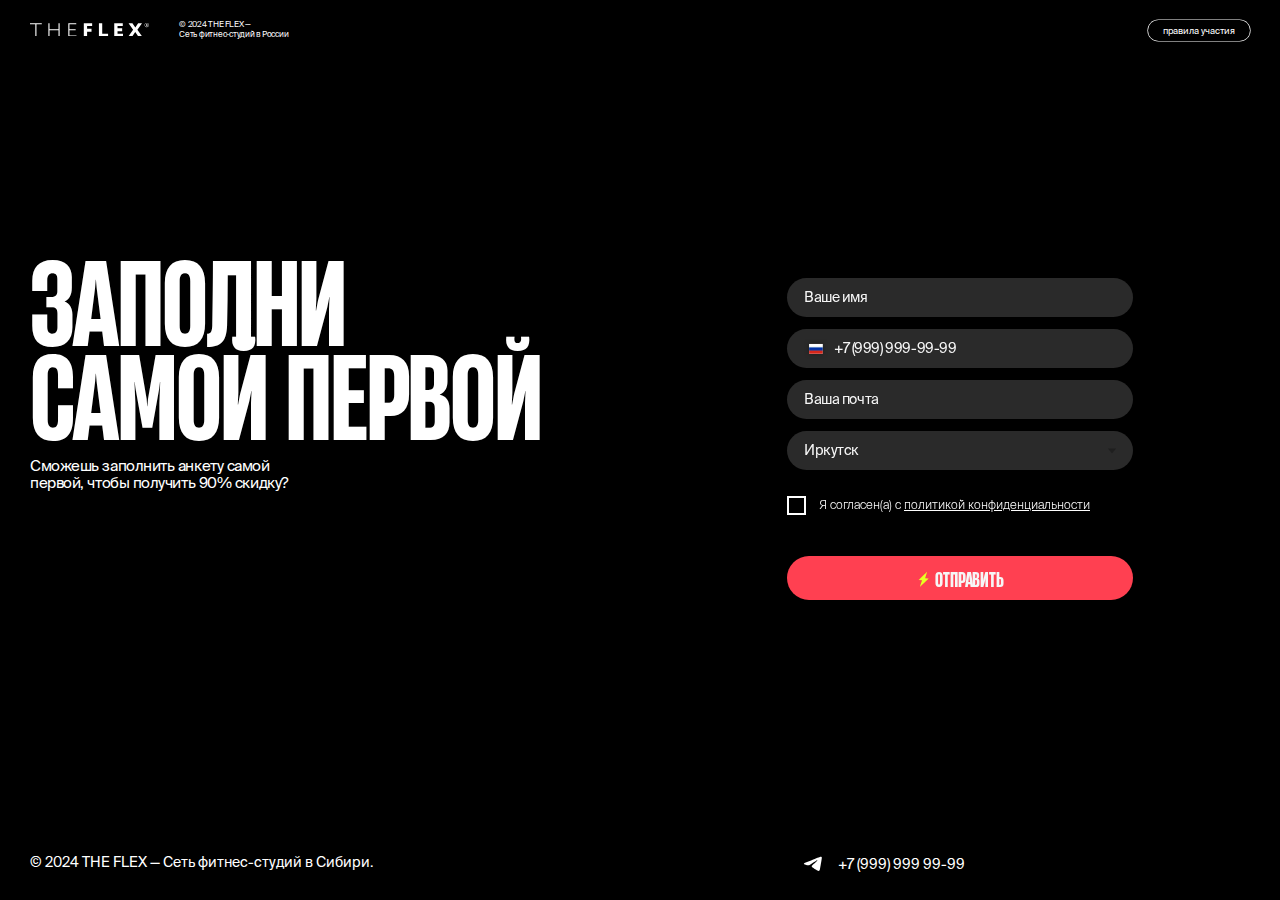
==== pages/form.html @ 96dd14d4 "first commit" ====
<!DOCTYPE html>
<html lang="ru">
<head>
    <meta charset="UTF-8">
    <meta name="viewport" content="width=device-width, initial-scale=1.0">
    <title>The Flex</title>

    <link rel="stylesheet" href="../styles/reset.css">

    <link rel="stylesheet" href="../styles/components/header.css">
    <link rel="stylesheet" href="../styles/components/footer.css">
    <link rel="stylesheet" href="../styles/components/modal.css">

    <link rel="stylesheet" href="../styles/UI/button.css">
    <link rel="stylesheet" href="../styles/UI/checkbox.css">
    <link rel="stylesheet" href="../styles/UI/input.css">
    <link rel="stylesheet" href="../styles/UI/select.css">

    <link rel="stylesheet" href="../styles/pages/form-page.css">
</head>
<body>
    <div class="my-modal" id="info-modal">
        <div class="my-modal__container my-container">
            <div class="my-modal__content">
                <div class="my-modal__header">
                    <button class="close-button my-modal__close-button"></button>
                </div>
                <div class="my-modal__body">
                    <p>Lorem ipsum dolor sit amet consectetur adipisicing elit. Dolore quam molestiae ducimus, voluptatum
                        quaerat cupiditate amet maxime a consequatur. Assumenda ab, necessitatibus ratione officiis, eius
                        odit
                        numquam soluta quis facilis, quidem eaque. Magnam error repudiandae quibusdam, dolorum
                        necessitatibus
                        iusto, quasi velit tenetur sint quis veritatis in molestias deleniti eveniet alias consequatur
                        incidunt
                        tempora cum eum commodi nulla. Nulla ratione iste accusamus at possimus impedit beatae incidunt esse
                        odio necessitatibus amet, soluta totam et consequuntur vel iusto ducimus voluptas earum corporis
                        aperiam
                        voluptate magnam voluptates. Eligendi cupiditate error laboriosam aliquam ratione nostrum maiores
                        numquam autem. Commodi totam aperiam consectetur magni nemo?</p>
                    <p>Lorem ipsum dolor sit amet consectetur adipisicing elit. Dolore quam molestiae ducimus, voluptatum
                        quaerat cupiditate amet maxime a consequatur. Assumenda ab, necessitatibus ratione officiis, eius
                        odit
                        numquam soluta quis facilis, quidem eaque. Magnam error repudiandae quibusdam, dolorum
                        necessitatibus
                        iusto, quasi velit tenetur sint quis veritatis in molestias deleniti eveniet alias consequatur
                        incidunt
                        tempora cum eum commodi nulla. Nulla ratione iste accusamus at possimus impedit beatae incidunt esse
                        odio necessitatibus amet, soluta totam et consequuntur vel iusto ducimus voluptas earum corporis
                        aperiam
                        voluptate magnam voluptates. Eligendi cupiditate error laboriosam aliquam ratione nostrum maiores
                        numquam autem. Commodi totam aperiam consectetur magni nemo?</p>
                    <p>Lorem ipsum dolor sit amet consectetur adipisicing elit. Dolore quam molestiae ducimus, voluptatum
                        quaerat cupiditate amet maxime a consequatur. Assumenda ab, necessitatibus ratione officiis, eius
                        odit
                        numquam soluta quis facilis, quidem eaque. Magnam error repudiandae quibusdam, dolorum
                        necessitatibus
                        iusto, quasi velit tenetur sint quis veritatis in molestias deleniti eveniet alias consequatur
                        incidunt
                        tempora cum eum commodi nulla. Nulla ratione iste accusamus at possimus impedit beatae incidunt esse
                        odio necessitatibus amet, soluta totam et consequuntur vel iusto ducimus voluptas earum corporis
                        aperiam
                        voluptate magnam voluptates. Eligendi cupiditate error laboriosam aliquam ratione nostrum maiores
                        numquam autem. Commodi totam aperiam consectetur magni nemo?</p>
                    <p>Lorem ipsum dolor sit amet consectetur adipisicing elit. Dolore quam molestiae ducimus, voluptatum
                        quaerat cupiditate amet maxime a consequatur. Assumenda ab, necessitatibus ratione officiis, eius
                        odit
                        numquam soluta quis facilis, quidem eaque. Magnam error repudiandae quibusdam, dolorum
                        necessitatibus
                        iusto, quasi velit tenetur sint quis veritatis in molestias deleniti eveniet alias consequatur
                        incidunt
                        tempora cum eum commodi nulla. Nulla ratione iste accusamus at possimus impedit beatae incidunt esse
                        odio necessitatibus amet, soluta totam et consequuntur vel iusto ducimus voluptas earum corporis
                        aperiam
                        voluptate magnam voluptates. Eligendi cupiditate error laboriosam aliquam ratione nostrum maiores
                        numquam autem. Commodi totam aperiam consectetur magni nemo?</p>
                    <p>Lorem ipsum dolor sit amet consectetur adipisicing elit. Dolore quam molestiae ducimus, voluptatum
                        quaerat cupiditate amet maxime a consequatur. Assumenda ab, necessitatibus ratione officiis, eius
                        odit
                        numquam soluta quis facilis, quidem eaque. Magnam error repudiandae quibusdam, dolorum
                        necessitatibus
                        iusto, quasi velit tenetur sint quis veritatis in molestias deleniti eveniet alias consequatur
                        incidunt
                        tempora cum eum commodi nulla. Nulla ratione iste accusamus at possimus impedit beatae incidunt esse
                        odio necessitatibus amet, soluta totam et consequuntur vel iusto ducimus voluptas earum corporis
                        aperiam
                        voluptate magnam voluptates. Eligendi cupiditate error laboriosam aliquam ratione nostrum maiores
                        numquam autem. Commodi totam aperiam consectetur magni nemo?</p>
                    <p>Lorem ipsum dolor sit amet consectetur adipisicing elit. Dolore quam molestiae ducimus, voluptatum
                        quaerat cupiditate amet maxime a consequatur. Assumenda ab, necessitatibus ratione officiis, eius
                        odit
                        numquam soluta quis facilis, quidem eaque. Magnam error repudiandae quibusdam, dolorum
                        necessitatibus
                        iusto, quasi velit tenetur sint quis veritatis in molestias deleniti eveniet alias consequatur
                        incidunt
                        tempora cum eum commodi nulla. Nulla ratione iste accusamus at possimus impedit beatae incidunt esse
                        odio necessitatibus amet, soluta totam et consequuntur vel iusto ducimus voluptas earum corporis
                        aperiam
                        voluptate magnam voluptates. Eligendi cupiditate error laboriosam aliquam ratione nostrum maiores
                        numquam autem. Commodi totam aperiam consectetur magni nemo?</p>
                    <p>Lorem ipsum dolor sit amet consectetur adipisicing elit. Dolore quam molestiae ducimus, voluptatum
                        quaerat cupiditate amet maxime a consequatur. Assumenda ab, necessitatibus ratione officiis, eius
                        odit
                        numquam soluta quis facilis, quidem eaque. Magnam error repudiandae quibusdam, dolorum
                        necessitatibus
                        iusto, quasi velit tenetur sint quis veritatis in molestias deleniti eveniet alias consequatur
                        incidunt
                        tempora cum eum commodi nulla. Nulla ratione iste accusamus at possimus impedit beatae incidunt esse
                        odio necessitatibus amet, soluta totam et consequuntur vel iusto ducimus voluptas earum corporis
                        aperiam
                        voluptate magnam voluptates. Eligendi cupiditate error laboriosam aliquam ratione nostrum maiores
                        numquam autem. Commodi totam aperiam consectetur magni nemo?</p>
                    <p>Lorem ipsum dolor sit amet consectetur adipisicing elit. Dolore quam molestiae ducimus, voluptatum
                        quaerat cupiditate amet maxime a consequatur. Assumenda ab, necessitatibus ratione officiis, eius
                        odit
                        numquam soluta quis facilis, quidem eaque. Magnam error repudiandae quibusdam, dolorum
                        necessitatibus
                        iusto, quasi velit tenetur sint quis veritatis in molestias deleniti eveniet alias consequatur
                        incidunt
                        tempora cum eum commodi nulla. Nulla ratione iste accusamus at possimus impedit beatae incidunt esse
                        odio necessitatibus amet, soluta totam et consequuntur vel iusto ducimus voluptas earum corporis
                        aperiam
                        voluptate magnam voluptates. Eligendi cupiditate error laboriosam aliquam ratione nostrum maiores
                        numquam autem. Commodi totam aperiam consectetur magni nemo?</p>
                    <p>Lorem ipsum dolor sit amet consectetur adipisicing elit. Dolore quam molestiae ducimus, voluptatum
                        quaerat cupiditate amet maxime a consequatur. Assumenda ab, necessitatibus ratione officiis, eius
                        odit
                        numquam soluta quis facilis, quidem eaque. Magnam error repudiandae quibusdam, dolorum
                        necessitatibus
                        iusto, quasi velit tenetur sint quis veritatis in molestias deleniti eveniet alias consequatur
                        incidunt
                        tempora cum eum commodi nulla. Nulla ratione iste accusamus at possimus impedit beatae incidunt esse
                        odio necessitatibus amet, soluta totam et consequuntur vel iusto ducimus voluptas earum corporis
                        aperiam
                        voluptate magnam voluptates. Eligendi cupiditate error laboriosam aliquam ratione nostrum maiores
                        numquam autem. Commodi totam aperiam consectetur magni nemo?</p>
                </div>
            </div>
        </div>
    </div>
    <div class="overlay"></div>

    <header class="header">
        <div class="my-container header__container">
            <div class="header__left-info">
            <div class="header__logo">
                <a href="../index.html" class="header__logo-link">
                <svg xmlns="http://www.w3.org/2000/svg" width="119" height="13" viewBox="0 0 119 13" fill="none">
                    <path d="M0 0.161377H11.7818V1.15391H6.45683V13.51H5.32501V1.15391H0V0.161377Z" fill="white" />
                    <path
                        d="M28.5049 7.19759H19.5185V13.51H18.3867V0.161377H19.5185V6.20506H28.5049V0.161377H29.6367V13.5068H28.5049V7.19759Z"
                        fill="white" />
                    <path
                        d="M38.3066 0.161377H46.2635V1.15391H39.4385V6.24299H45.6498V7.23552H39.4385V12.5174H46.4714V13.51H38.3066V0.161377Z"
                        fill="white" />
                    <path d="M53.8125 0.161377H62.1409V3.02201H57.1023V5.84471H61.5239V8.70535H57.1023V13.51H53.8125V0.161377Z"
                        fill="white" />
                    <path d="M68.9277 0.161377H72.2175V10.6462H78.0777V13.5068H68.9277V0.161377Z" fill="white" />
                    <path
                        d="M84.2439 0.161377H92.7769V3.02201H87.5337V5.36742H92.1598V8.22805H87.5337V10.6493H92.9814V13.51H84.2439V0.161377Z"
                        fill="white" />
                    <path
                        d="M107.398 6.70132L112.188 13.5068H108.322L105.237 9.0246L102.192 13.5068H98.3264L103.116 6.70132L98.5582 0.161377H102.424L105.346 4.45075L108.141 0.161377H112.007L107.398 6.70132Z"
                        fill="white" />
                    <path
                        d="M116.771 4.12816C115.544 4.12816 114.545 3.20201 114.545 2.06408C114.545 0.92615 115.544 0 116.771 0C117.998 0 118.997 0.92615 118.997 2.06408C118.997 3.20201 117.998 4.12816 116.771 4.12816ZM116.771 0.316092C115.731 0.316092 114.886 1.1 114.886 2.06408C114.886 3.02816 115.731 3.81207 116.771 3.81207C117.811 3.81207 118.656 3.02816 118.656 2.06408C118.656 1.1 117.811 0.316092 116.771 0.316092Z"
                        fill="white" />
                    <path
                        d="M116.07 2.98824V1.12961C116.183 1.12961 116.694 1.12329 116.752 1.12329C117.298 1.12329 117.492 1.37616 117.492 1.71754C117.492 2.06209 117.263 2.20433 117.154 2.2549L117.737 2.98824H117.182L116.694 2.33709H116.524V2.98824H116.07ZM116.527 1.52789V1.93881H116.694C116.868 1.93881 117.008 1.88191 117.008 1.72387C117.008 1.61956 116.95 1.52157 116.732 1.52157C116.66 1.52157 116.623 1.52473 116.527 1.52789Z"
                        fill="white" />
                </svg>
            </a>
            </div>
            <div class="header__copy-text">&copy; 2024 THE FLEX — <br> Сеть фитнес-студий в России</div>
        </div>
        <button class="header__button" data-modal="info-modal">правила участия</button>
        </div>
    </header>

    <main class="main">
        <div class="form-page">
            <div class="form-page__container my-container">
                <div class="form-page__inner">
                    <div class="form-page__text">
                        <div class="form-page__title">заполни <br> самой первой</div>
                        <div class="form-page__pre-trirle">Сможешь заполнить анкету самой <br> первой, чтобы получить 90% скидку?
                        </div>
                        <!-- <img src="../assets/images/background-img.png" alt="" class="form-page__percent-img"> -->
                    </div>
                    <div class="form-page__form-wrap">
                        <form action="" method="" class="form-page__form my-form">
                            <div class="my-form__content">
                            <input type="text" name="text-input" id="textInput" class="my-input" placeholder="Ваше имя">
                            <div class="my-form__phone-input-wrap">
                                <img src="../assets/images/phone-flag.svg" alt="" class="my-form__phone-input-flag-icon">
                                <input type="tel" class="my-input my-form__phone-input" id="phoneInput" placeholder="+7 (999) 999-99-99">
                            </div>
                            <input type="email" name="email-input" id="emailInput" class="my-input" placeholder="Ваша почта">
                            <div class="my-select-wrapper">
                                <select class="my-select" name="select-city" id="citySelect">
                                    <option class="my-select__option" value="irkutsk" default>Иркутск</option>
                                    <option class="my-select__option" value="angarsk">Ангарск</option>
                                    <option class="my-select__option" value="krasnoyarsk">Красноярск</option>
                                    <option class="my-select__option" value="novosibirsk">Новосибирск</option>
                                    <option class="my-select__option" value="tyumen">Тюмень</option>
                                    <option class="my-select__option" value="kazan">Казань</option>
                                    <option class="my-select__option" value="saratov">Саратов</option>
                                    <option class="my-select__option" value="ufa">Уфа</option>
                                    <option class="my-select__option" value="chelyabinsk">Челябинск</option>
                                </select>
                                <div class="my-select-arrow"></div>
                            </div>
                            <label for="privacy-policy" class="my-checkbox">
                                <input type="checkbox" name="privacy-policy" id="privacy-policy" class="my-checkbox__old">
                                <span class="my-checkbox__new"></span>
                                <span class="my-checkbox__text">Я согласен(а) с <a href="#" class="my-checkbox__text-link">политикой конфиденциальности</a></span>
                            </label>
                            <button type="submit" class="my-button my-form__button">
                                <div class="my-button-img-wrap my-form__button-img-wrap">
                                    <svg width="15" height="22" viewBox="0 0 15 22" fill="none" xmlns="http://www.w3.org/2000/svg">
                                        <path fill-rule="evenodd" clip-rule="evenodd" d="M6.35189 6.97094L0.86852 12.3962L5.50675 12.566C4.51073 15.4549 2.53245 21.6408 2.54383 21.6839C2.55511 21.727 10.6839 14.1056 14.6275 10.1724L9.7577 9.9941C9.85974 9.39025 12.5099 0.950934 12.4918 0.895171C12.4794 0.856633 10.0804 3.28182 6.35189 6.97094Z" fill="#E7FF21"/>
                                    </svg>  
                                </div> отправить</button>
                            </div>
                        </form>
                    </div>
                </div>
            </div>
        </div>
    </main>

    <!-- <div class="form-page__bg-images">
        <img src="../assets/images/form-bg.png" alt="" class="form-page__mobile-img-bg">
    </div> -->

    <footer class="footer">
        <div class="my-container footer__container">
            <div class="footer__inner">
                <div class="footer__copy-text">© 2024 THE FLEX — Сеть фитнес-студий в Сибири.</div>
                <div class="footer__contacts">
                    <div class="footer__social-media">
                        <a href="" class="footer__social-link"><img src="../assets/images/social-media/tg_white.svg" alt="tg-icon"
                                class="footer__social-icon"></a>
                                <div class="footer__phones"><a href="tel:+79999999999" class="footer__phone-number">+7 (999) 999
                                    99-99</a></div>
                    </div>
                </div>
            </div>
        </div>
    </footer>

    <script src="./assets/scripts/modal.js"></script>

    <!-- СКРИПТ МАСКИ ДЛЯ ПОЛЯ С ТЕЛЕФОНОМ -->
    <script>
        document.addEventListener('DOMContentLoaded', () => {
            const phoneInput = document.getElementById('phoneInput');

            const initialMask = '+7 (';

            phoneInput.addEventListener('focus', () => {
                if (phoneInput.value === initialMask) {
                    phoneInput.value = '';
                }
                if (phoneInput.value === '') {
                    phoneInput.value = initialMask;
                }
            });

            phoneInput.addEventListener('blur', () => {
                if (phoneInput.value.trim() === '' || phoneInput.value === initialMask) {
                    phoneInput.value = '';
                }
            });

            phoneInput.addEventListener('input', (event) => {
                let value = event.target.value.replace(/\D/g, '');
                let formattedValue = '';

                if (value.length > 0) {
                    formattedValue = '+7 (' + value.substring(1, 4);
                }
                if (value.length > 4) {
                    formattedValue += ') ' + value.substring(4, 7);
                }
                if (value.length > 7) {
                    formattedValue += '-' + value.substring(7, 9);
                }
                if (value.length > 9) {
                    formattedValue += '-' + value.substring(9, 11);
                }

                event.target.value = formattedValue;
            });
        });
    </script>
    
</body>
</html>
---- styles/components/header.css ----
.header {
    padding-top: 20px;
    position: relative;
    z-index: 10;
}
.header__container {
}
.header__left-info {
    display: flex;
}
.header__logo {
    height: 13px;
    margin-right: 30px;
}
.header__logo-link {
}
.header__logo > svg {
    vertical-align: top;
}
.header__copy-text {
    font-family: 'SuisseIntl';
    font-size: 8px;
    font-weight: 400;
    line-height: 10px;
    letter-spacing: -.03em;
    color: #FAFAFA;
}
.header__button {
    display: inline-block;
    box-shadow: 0 0 0 0.6px #FFF;
    font-family: 'SuisseIntl';
    font-size: 9px;
    font-weight: 400;
    text-align: center;
    color: #FFF;
    background-color: transparent;
    padding: 5.5px 15px;
    border-radius: 647px;
}

.header__button:hover {
    background-color: #FFF;
    color: #000;
}

@media (max-width: 1250px) {
    .header__logo {
        height: 11px;
    }
}

@media (max-width: 650px) {
    .header__copy-text {
        display: none;
    }
}
@media (max-width: 425px) {
    .header__logo {
        margin-right: 0px;
    }
    .header__button {
        max-width: none;
        font-size: 10px;
        line-height: 100%;
        letter-spacing: -.01em;
        padding: 3px 16px;
    }
}
---- styles/components/footer.css ----
.footer {
    padding-bottom: 36px;
    position: relative;
}
.footer__container {
    position: relative;
    z-index: 10;
}
.footer__inner {
    max-width: 1463px;
    width: 100%;
    display: flex;
    justify-content: space-between;
}
.footer__copy-text {
    font-family: 'SuisseIntl';
    font-size: 14px;
    font-weight: 400;
    line-height: 120%;
}
.footer__contacts {
    display: flex;
    justify-content: space-between;
    align-items: center;
    max-width: 450px;
    width: 100%;
}
.footer__social-media {
    display: flex;
    align-items: center;
    gap: 12px;
}
.footer__social-link {
}
.footer__social-icon {
}
.footer__phones {
    font-family: 'SuisseIntl';
    font-size: 14px;
    font-weight: 400;
    line-height: 11px;
}
.footer__phone-number {
    
}
.footer__phone-number:hover, .footer__phone-number:focus {
    color: #d3d3d3;
}

.footer__button-link {
    display: inline-flex;
    justify-content: center;
    align-items: center;
    box-shadow: 0 0 0 0.6px #FFF;
    font-family: 'SuisseIntl';
    font-size: 9px;
    font-weight: 400;
    text-align: center;
    color: #FFF;
    background-color: transparent;
    padding: 5.5px 15px;
    border-radius: 647px;
}

.footer__button-link:hover, .footer__button-link:focus {
    background-color: #FFF;
    color: #000;
}

@media (max-width: 1440px) {
    .footer {
        padding-bottom: 25px;
    }
}

@media (max-width: 1250px) {
    .footer {
        padding-bottom: 18px;
    }
    .footer__copy-text {
        font-size: 9px;
    }
}

@media (max-width: 994px) {
    .footer__contacts {
        gap: 120px;
    }
    .footer__social-icon {
        display: inline-block;
        height: 18px;
    }
    .footer__social-link:not(:last-child) {
        margin-right: 9px;
    }
}

@media (max-width: 768px) {
    .footer__inner {
        flex-direction: column-reverse;
        gap: 14px;
        justify-content: space-between;
    }
    .footer__contacts {
        max-width: none;
    }
    .footer__social-media {
        order: 2;
    }
    .footer__phones {
        order: 1;
    }
    .footer__social-link {
        order: 2;
    }
    
    .footer__button-link {
        order: 1;
    }
}

@media (max-width: 650px) {
    .footer__contacts {
        max-width: none;
    }
}
@media (max-width: 430px) {
    .footer__contacts {
        gap: 0px;
        justify-content: space-between;
    }

    .footer__phones {
        font-size: 11px;
        line-height: 14px;
    }

    .footer__button-link {
        max-width: none;
        font-size: 10px;
        line-height: 10px;
        letter-spacing: -.01em;
        padding: 3px 16px;
    }
}
---- styles/components/modal.css ----
.my-modal {
    display: none;
    z-index: 20;
    position: absolute;
    width: 100%;
    top: 50%;
    left: 50%;
    transform: translate(-50%, -50%);
}
.my-modal.active {
    display: block;
}
.my-modal__container {
}
.my-modal__content {
    padding: 15px 20px 20px 20px;
    background-color: #292929;
    border-radius: 10px;
}
.my-modal__header {
    padding: 0px 0px 20px 0px;
}
.close-button {
    position: relative;
    left: calc(100% - 20px);
    height: 20px;
    width: 20px;
    background-color: transparent;
}
.close-button::before,
.close-button::after {
    content: '';
    position: absolute;
    top: 50%;
    left: 0;
    height: 2px;
    width: 100%;
    background-color: #FFF;
    transform: translateY(-50%);
}
.close-button:hover::before, .close-button:hover::after {
    background-color: #c2c2c2;
}

.close-button::before {
    transform: rotate(45deg);
}

.close-button::after {
    transform: rotate(-45deg);
}
.my-modal__close-button {
}
.my-modal__body {
    font-family: 'SuisseIntl';
    font-size: 14px;
    font-weight: 400;
    overflow-y: auto;
    max-height: 80vh;
    padding-right: 10px;
}
.my-modal__body p {
    margin-bottom: 10px;
}
.my-modal__body::-webkit-scrollbar {
    background-color: #161616;
    overflow-y: auto;
    width: 5px;
}
.my-modal__body::-webkit-scrollbar-thumb {
    background-color: #696969;
    overflow-y: auto;
    border-radius: 50px;
}

@media (max-height: 550px) {
    .my-modal__body {
        max-height: 70vh;
    }
}
---- styles/UI/button.css ----
.my-button {
    display: flex;
    font-family: 'HeadingNow';
    font-size: 26px;
    line-height: 28px;
    letter-spacing: -.01em; 
    color: #F6F6F6;
    text-transform: uppercase;
    background: #ff4051;
    justify-content: center;
    align-items: center;
    border-radius: 1790px;
    padding: 18px 0px;
}
.my-button:hover, .my-button:focus {
    color: #F6F6F6;
    background: #dc3745;
}
.my-button:hover svg path, .my-button:focus svg path {
    fill: #F6F6F6;
}
.my-button-img-wrap {
    margin-right: 5px;
    display: flex;
    align-items: center;
}

@media (max-width: 1500px) {
    .my-button {
        font-size: 23px;
        line-height: 26px;
        border-radius: 1400px;
        padding: 15px 0px;
    }
    .my-button-img-wrap {
        margin-right: 4px;
        height: 19px;
    }
    .my-button-img-wrap svg {
        height: 19px;
    }
}

@media (max-width: 1400px) {
    .my-button {
        font-size: 20px;
        line-height: 22px;
        border-radius: 1300px;
        padding: 12px 0px 10px 0px;
    }
    .my-button-img-wrap {
        height: 16px;
    }
    .my-button-img-wrap svg {
        height: 16px;
    }
}

@media (max-width: 1250px) {
    .my-button {
        font-size: 16px;
        line-height: 18px;
        border-radius: 1000px;
        padding: 10px 0px 8px 0px;
    }
    .my-button-img-wrap {
        margin-right: 3px;
        height: 15px;
    }
    .my-button-img-wrap svg {
        height: 15px;
    }
}

@media (max-width: 991px) {
    .my-button {
        font-size: 20px;
        line-height: 22px;
        border-radius: 1300px;
        padding: 12px 0px 10px 0px;
    }
    .my-button-img-wrap {
        height: 16px;
    }
    .my-button-img-wrap svg {
        height: 16px;
    }
}

@media (max-width: 768px) {
    .my-button {
        font-size: 16px;
        line-height: 18px;
        border-radius: 1000px;
        padding: 10px 0px 8px 0px;
    }
    .my-button-img-wrap {
        margin-right: 3px;
        height: 15px;
    }
    .my-button-img-wrap svg {
        height: 15px;
    }
}

@media (max-width: 650px) {

}
@media (max-width: 425px) {
    .my-button {
        font-size: 16px;
        line-height: 18px;
        padding: 14px 0px;
    }
    .my-button-img-wrap {
        margin-right: 2px;
        height: 12px;
    }
    .my-button-img-wrap svg {
        height: 12px;
    }
}
---- styles/UI/checkbox.css ----
.my-checkbox {
    display: flex;
    cursor: pointer;
}
.my-checkbox:not(:last-child) {
    margin-bottom: 62px;
}
.my-checkbox__old {
    display: none;
}
.my-checkbox__new {
    display: inline-block;
    height: 28px;
    width: 28px;
    border: 2px solid #FFF;
    margin-right: 17px;
    position: relative;
}
.my-checkbox__old:checked + .my-checkbox__new {
    background: #FFF;
}
.my-checkbox__old:checked + .my-checkbox__new::after {
    content: '\2713';
    position: absolute;
    top: 50%;
    left: 50%;
    transform: translate(-50%, -50%);
    color: #000;
    font-size: 15px;
}
.my-checkbox__text {
    font-family: 'SuisseIntl';
    font-size: 18px;
    font-weight: 300;
    line-height: 28px;
    color: #FFF;
}
.my-checkbox__text-link {
    text-decoration: underline;
    color: #FFF;
}
.my-checkbox__text-link:hover {
    color: #c3c3c3;
}

@media (max-width: 1500px) {
    .my-checkbox__new {
        height: 22px;
        width: 22px;
        margin-right: 14px;
    }
    .my-checkbox__old:checked + .my-checkbox__new::after {
        font-size: 13px;
    }
    .my-checkbox__text {
        font-size: 15px;
        line-height: 21px;
    }
    .my-checkbox:not(:last-child) {
        margin-bottom: 53px;
    }
}

@media (max-width: 1400px) {
    .my-checkbox__new {
        height: 19px;
        width: 19px;
        margin-right: 13px;
    }
    .my-checkbox__text {
        font-size: 12px;
        line-height: 18px;
    }
    .my-checkbox:not(:last-child) {
        margin-bottom: 41px;
    }
}

@media (max-width: 1250px) {
    .my-checkbox__new {
        height: 16px;
        width: 16px;
        margin-right: 9px;
    }
    .my-checkbox__old:checked + .my-checkbox__new::after {
        font-size: 11px;
    }
    .my-checkbox__text {
        font-size: 10px;
        line-height: 16px;
    }
    .my-checkbox:not(:last-child) {
        margin-bottom: 35px;
    }
}

@media (max-width: 991px) {
    .my-checkbox__new {
        height: 19px;
        width: 19px;
        margin-right: 13px;
    }
    .my-checkbox__text {
        font-size: 12px;
        line-height: 18px;
    }
    .my-checkbox:not(:last-child) {
        margin-bottom: 41px;
    }
}

@media (max-width: 768px) {
    .my-checkbox__new {
        height: 16px;
        width: 16px;
        margin-right: 9px;
    }
    .my-checkbox__text {
        font-size: 10px;
        line-height: 16px;
    }
    .my-checkbox:not(:last-child) {
        margin-bottom: 35px;
    }
}

@media (max-width: 650px) {

}
@media (max-width: 425px) {
    .my-checkbox__new {
        height: 16px;
        width: 16px;
        margin-right: 9px;
    }
    .my-checkbox__text {
        font-size: 10px;
        line-height: 16px;
    }
    .my-checkbox:not(:last-child) {
        margin-bottom: 20px;
    }
}
---- styles/UI/input.css ----
.my-input {
    max-width: 533px;
    padding: 14px 23px;
    font-family: 'SuisseIntl';
    font-size: 20px;
    font-weight: 400;
    line-height: 27px;
    letter-spacing: -.03em;
    color: #F6F6F6;
    background: #2A2A2A;
    border-radius: 1790px;
}
.my-form__phone-input-wrap {
    display: inline-flex;
    position: relative;
    max-width: 533px;
}
.my-form__phone-input-flag-icon {
    display: inline-block;
    position: absolute;
    left: 23px;
    top: 50%;
    transform: translateY(-50%);
    z-index: 5;
}
.my-input[type="tel"] {
    position: relative;
    width: 100%;
    padding-left: 66px;
    z-index: 2;
}

.my-input:not(:last-child) {
    margin-bottom: 16px;
}
.my-form__phone-input-wrap:not(:last-child) {
    margin-bottom: 16px;
}
.my-input::placeholder {
    color: #F6F6F6;
}

@media (max-width: 1500px) {
    .my-input {
        padding: 12px 20px;
        font-size: 17px;
        line-height: 24px;
        border-radius: 1500px;
    }
    .my-form__phone-input-flag-icon {
        display: inline-block;
        position: absolute;
        left: 23px;
        top: 50%;
        transform: translateY(-50%);
        z-index: 5;
    }
    .my-form__phone-input-flag-icon {
        left: 20px;
        height: 24px;
    }
    .my-input[type="tel"] {
        padding-left: 57px;
    }
    .my-input:not(:last-child) {
        margin-bottom: 14px;
    }
    .my-form__phone-input-wrap:not(:last-child) {
        margin-bottom: 14px;
    }
}

@media (max-width: 1400px) {
    .my-input {
        padding: 10px 17px;
        font-size: 14px;
        line-height: 19px;
        border-radius: 1200px;
    }
    .my-form__phone-input-flag-icon {
        left: 17px;
        height: 20px;
    }
    .my-input[type="tel"] {
        padding-left: 47px;
    }
    .my-input:not(:last-child) {
        margin-bottom: 12px;
    }
    .my-form__phone-input-wrap:not(:last-child) {
        margin-bottom: 12px;
    }
}

@media (max-width: 1250px) {
    .my-input {
        padding: 8px 15px;
        font-size: 12px;
        line-height: 16px;
        border-radius: 1000px;
    }
    .my-form__phone-input-flag-icon {
        left: 15px;
    }
    .my-input[type="tel"] {
        padding-left: 42px;
    }
    .my-input:not(:last-child) {
        margin-bottom: 10px;
    }
    .my-form__phone-input-wrap:not(:last-child) {
        margin-bottom: 10px;
    }
}

@media (max-width: 994px) {
    .my-input {
        padding: 10px 17px;
        font-size: 14px;
        line-height: 19px;
        border-radius: 1200px;
        max-width: none;
        width: 100%;
    }
    .my-form__phone-input-wrap {
        max-width: none;
    }
    .my-form__phone-input-flag-icon {
        left: 17px;
        height: 20px;
    }
    .my-input[type="tel"] {
        padding-left: 47px;
    }
    .my-input:not(:last-child) {
        margin-bottom: 12px;
    }
    .my-form__phone-input-wrap:not(:last-child) {
        margin-bottom: 12px;
    }
}

@media (max-width: 768px) {
    .my-input {
        padding: 8px 15px;
        font-size: 12px;
        line-height: 16px;
        border-radius: 1000px;
    }
    .my-form__phone-input-flag-icon {
        left: 15px;
    }
    .my-input[type="tel"] {
        padding-left: 42px;
    }
    .my-input:not(:last-child) {
        margin-bottom: 10px;
    }
    .my-form__phone-input-wrap:not(:last-child) {
        margin-bottom: 10px;
    }
}

@media (max-width: 650px) {

}
@media (max-width: 425px) {
    .my-input {
        padding: 8px 16px;
        font-size: 12px;
        line-height: 16px;
        border-radius: 1000px;
    }
    .my-form__phone-input-flag-icon {
        left: 16px;
    }
    .my-input[type="tel"] {
        padding-left: 43px;
    }
}
---- styles/UI/select.css ----
.my-select-wrapper {
    position: relative;
    display: inline-block;
    width: 100%;
    max-width: 533px;
}

.my-select-wrapper:not(:last-child) {
    margin-bottom: 37px;
}

.my-select {
    width: 100%;
    padding: 14px 23px;
    font-family: 'SuisseIntl';
    font-size: 20px;
    font-weight: 400;
    line-height: 28px;
    letter-spacing: -.03em;
    color: #F6F6F6;
    background: #2A2A2A;
    border-radius: 1790px;
    cursor: pointer;
    appearance: none;
}

.my-select-arrow {
    position: absolute;
    top: 50%;
    right: 17px;
    transform: translateY(-50%);
    width: 0;
    height: 0;
    border-left: 4px solid transparent;
    border-right: 4px solid transparent;
    border-top: 5px solid #1F1F1F;
}

@media (max-width: 1500px) {
    .my-select {
        padding: 12px 20px;
        font-size: 17px;
        line-height: 24px;
        border-radius: 1500px;
    }
    .my-select-wrapper:not(:last-child) {
        margin-bottom: 31px;
    }
}

@media (max-width: 1400px) {
    .my-select {
        padding: 10px 17px;
        font-size: 14px;
        line-height: 19px;
        border-radius: 1200px;
    }
    .my-select-wrapper:not(:last-child) {
        margin-bottom: 26px;
    }
}

@media (max-width: 1250px) {
    .my-select {
        padding: 8px 15px;
        font-size: 12px;
        line-height: 16px;
        border-radius: 1000px;
    }
    .my-select-wrapper:not(:last-child) {
        margin-bottom: 19px;
    }
}

@media (max-width: 991px) {
    .my-select {
        padding: 10px 17px;
        font-size: 14px;
        line-height: 19px;
        border-radius: 1200px;
    }
    .my-select-wrapper {
        max-width: none;
    }
    .my-select-wrapper:not(:last-child) {
        margin-bottom: 26px;
    }
}

@media (max-width: 768px) {
    .my-select {
        padding: 8px 15px;
        font-size: 12px;
        line-height: 16px;
        border-radius: 1000px;
    }
    .my-select-wrapper:not(:last-child) {
        margin-bottom: 19px;
    }
}

@media (max-width: 650px) {

}
@media (max-width: 425px) {
    .my-select {
        padding: 8px 16px;
    }
    .my-select-wrapper:not(:last-child) {
        margin-bottom: 14px;
    }
}
---- styles/pages/form-page.css ----
.form-page {
    padding-top: 209px;
    padding-bottom: 170px;
    overflow-x: hidden;
    position: relative;
    z-index: 10;
}
.form-page__container {
}
.form-page__inner {
    /* max-width: 1690px; */
    width: 100%;
    margin-right: 85px;
    display: flex;
    justify-content: space-between;
}
.form-page__text {
    margin-top: 21px;
    position: relative;
}
.form-page__title {
    font-size: 140px;
    line-height: 120px;
    letter-spacing: -.02em;
    text-transform: uppercase;
    margin-bottom: 20px;
    z-index: 5;
    position: relative;
}
.form-page__pre-trirle {
    font-family: 'SuisseIntl';
    font-size: 20px;
    font-weight: 400;
    line-height: 22px;
    letter-spacing: -.03em;
    z-index: 5;
    position: relative;
}
.form-page__form-wrap {
    position: relative;
}
.my-form {
    padding: 40px;
    border-radius: 36px;
    width: 613px;
    position: relative;
    overflow: hidden;
    background: rgba(0, 0, 0, 0.4);
    backdrop-filter: blur(10px);
}
.form-page__form {

}
.my-form__content {
    display: flex;
    flex-direction: column;
    position: relative;
    z-index: 10;
}

.form-page__percent-img {
    position: absolute;
    top: -187px;
    right: -91%;
    max-height: 851px;
}

@media (max-width: 1500px) {
    .form-page {
        padding-top: 207px;
        padding-bottom: 163px;
    }
    .form-page__text {
        margin-top: 16px;
    }
    .form-page__title {
        font-size: 127px;
        line-height: 107px;
        margin-bottom: 18px;
    }
    .form-page__pre-trirle {
        font-size: 17px;
        line-height: 19px;
    }
    .my-form {
        padding: 37px;
        border-radius: 28px;
        width: 518px;
    }
    .form-page__percent-img {
        right: -78%;
        top: -209px;
        height: 690px;
    }
    .form-page__mobile-img-bg {
        height: auto;
        top: -439px;
        width: 150%;
    }
}

@media (max-width: 1400px) {
    .form-page {
        padding-top: 205px;
        padding-bottom: 152px;
    }
    .form-page__text {
        margin-top: 7px;
    }
    .form-page__title {
        font-size: 114px;
        line-height: 94px;
        margin-bottom: 16px;
    }
    .form-page__pre-trirle {
        font-size: 15px;
        line-height: 17px;
    }
    .my-form {
        padding: 32px;
        border-radius: 23px;
        width: 410px;
    }
    .form-page__percent-img {
        right: -80%;
        top: -147px;
        height: 593px;
    }
}

@media (max-width: 1250px) {
    .form-page {
        padding-top: 204px;
        padding-bottom: 146px;
    }
    .form-page__text {
        margin-top: 0px;
    }
    .form-page__title {
        font-size: 100px;
        line-height: 80px;
        margin-bottom: 18px;
    }
    .form-page__pre-trirle {
        font-size: 14px;
        line-height: 16px;
    }
    .my-form {
        padding: 25px;
        border-radius: 20px;
        width: 348px;
    }
    .form-page__percent-img {
        right: -80%;
        top: -147px;
        height: 593px;
    }
}

@media (max-width: 1024px) {
    .form-page {
        padding-top: 120px;
        padding-bottom: 146px;
    }
    .form-page__text {
        margin-top: 0px;
    }
    .form-page__title {
        font-size: 100px;
        line-height: 80px;
        margin-bottom: 18px;
    }
    .form-page__pre-trirle {
        font-size: 14px;
        line-height: 16px;
    }
    .my-form {
        padding: 25px;
        border-radius: 20px;
        width: 348px;
    }
}

@media (max-width: 991px) {
    .form-page {
        padding-top: 160px;
        padding-bottom: 131px;
    }
    .form-page__inner {
        flex-direction: column;
        margin-right: 0px;
    }
    .form-page__text {
        margin-top: 0px;
        margin-bottom: 51px;
    }
    .form-page__title {
        font-size: 110px;
        line-height: 100px;
        margin-bottom: 18px;
    }
    .form-page__pre-trirle {
        font-size: 17px;
        line-height: 19px;
    }
    .form-page__form-wrap {
        width: 613px;
    }
    .my-form {
        padding: 25px;
        width: 613px;
    }
    .form-page__percent-img {
        left: 47%;
        top: 35px;
        max-height: 386px;
    }
}

@media (max-width: 768px) {
    .form-page {
        padding-top: 135px;
        padding-bottom: 85px;
    }
    .footer__social-media {
        justify-content: space-between;
        width: 100%;
    }

    .form-page__title {
        font-size: 86px;
        line-height: 76px;
        margin-bottom: 15px;
    }
    .form-page__pre-trirle {
        letter-spacing: -.02em;
    }
    .form-page__form-wrap {
        width: 520px;
    }
    .my-form {
        width: 520px;
    }
    .form-page__percent-img {
        left: 52%;
        top: 114px;
        max-height: 259px;
    }
}

@media (max-width: 650px) {
    .form-page {
        padding-top: 117px;
        padding-bottom: 76px;
    }
    .form-page__text {
        margin-bottom: 41px;
    }
    .form-page__title {
        font-size: 74px;
        line-height: 64px;
        margin-bottom: 13px;
    }
    .form-page__pre-trirle {
        font-size: 16px;
        line-height: 18px;
    }
    .form-page__form-wrap {
        width: 100%;
    }
    .my-form {
        padding: 30px;
        width: 100%;
    }
    .form-page__percent-img {
        left: 79%;
        top: 114px;
        height: 190px;
    }
}

@media (max-width: 430px) {
    .form-page {
        padding-top: 108px;
        padding-bottom: 50px;
    }
    .form-page__inner {
        margin-right: 0px;
        flex-direction: column;
    }
    .form-page__text {
        margin-top: 0px;
        margin-bottom: 41px;
    }
    .form-page__title {
        font-size: 55px;
        line-height: 45px;
        letter-spacing: -.04em;
        margin-bottom: 12px;
    }
    .form-page__pre-trirle {
        font-size: 14px;
        line-height: 120%;
        letter-spacing: -.01em;
    }
    .my-form {
        padding: 30px;
        width: 100%;
    }
    .form-page__percent-img {
        left: 53%;
        top: 76px;
        height: 230px;
    }
}
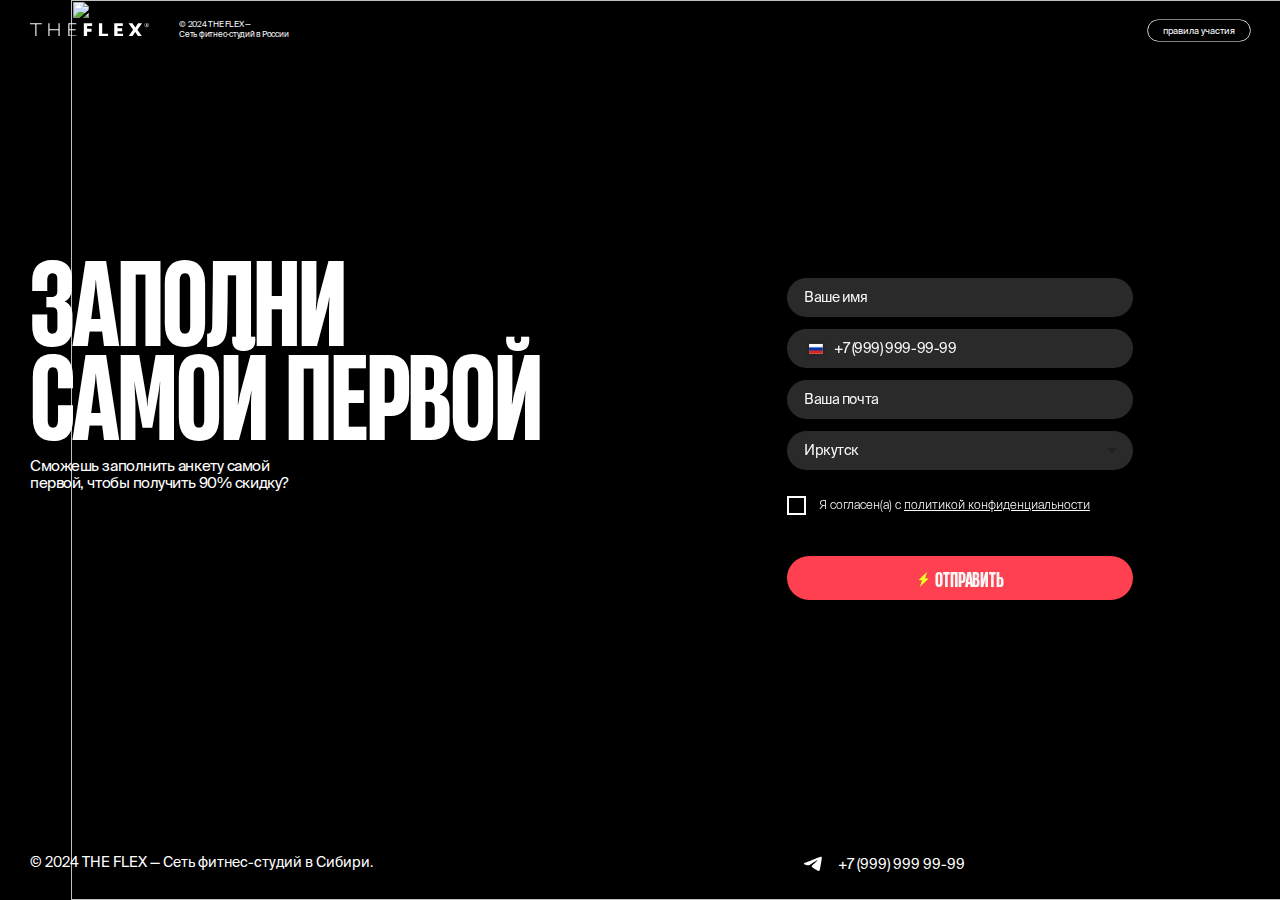
==== commit 1f2630c9: "first commit" ====
--- a/pages/form.html
+++ b/pages/form.html
@@ -19,6 +19,7 @@
     <link rel="stylesheet" href="../styles/pages/form-page.css">
 </head>
 <body>
+    <div class="wrapper">
     <div class="my-modal" id="info-modal">
         <div class="my-modal__container my-container">
             <div class="my-modal__content">
@@ -229,9 +230,9 @@
         </div>
     </main>
 
-    <!-- <div class="form-page__bg-images">
+    <div class="form-page__bg-images">
         <img src="../assets/images/form-bg.png" alt="" class="form-page__mobile-img-bg">
-    </div> -->
+    </div>
 
     <footer class="footer">
         <div class="my-container footer__container">
@@ -294,6 +295,6 @@
             });
         });
     </script>
-    
+    </div>
 </body>
 </html>--- a/styles/pages/form-page.css
+++ b/styles/pages/form-page.css
@@ -4,6 +4,20 @@
     overflow-x: hidden;
     position: relative;
     z-index: 10;
+}
+.form-page__bg-images {
+    position: absolute;
+    top: 0;
+    left: 0;
+    width: 100%;
+    height: 100%;
+    overflow: hidden;
+}
+.form-page__mobile-img-bg {
+    height: 100%;
+    width: 150%;
+    position: relative;
+    object-fit: cover;
 }
 .form-page__container {
 }
@@ -126,6 +140,9 @@
         top: -147px;
         height: 593px;
     }
+    .form-page__mobile-img-bg {
+        top: -343px;
+    }
 }
 
 @media (max-width: 1250px) {
@@ -157,7 +174,18 @@
     }
 }
 
+@media (min-height: 900px) {
+    .form-page__mobile-img-bg {
+        height: 100%;
+        top: 0;
+        left: 71px;
+    }
+}
+
 @media (max-width: 1024px) {
+    .form-page__mobile-img-bg {
+        top: -249px;
+    }
     .form-page {
         padding-top: 120px;
         padding-bottom: 146px;
@@ -182,6 +210,10 @@
 }
 
 @media (max-width: 991px) {
+    .form-page__mobile-img-bg {
+        width: 211%;
+        top: -166px;
+    }
     .form-page {
         padding-top: 160px;
         padding-bottom: 131px;
@@ -218,6 +250,11 @@
 }
 
 @media (max-width: 768px) {
+    .form-page__mobile-img-bg {
+        width: 260%;
+        top: -237px;
+    }
+
     .form-page {
         padding-top: 135px;
         padding-bottom: 85px;
@@ -249,6 +286,12 @@
 }
 
 @media (max-width: 650px) {
+    .form-page__mobile-img-bg {
+        left: -143px;
+        width: 308%;
+        top: -257px;
+    }
+
     .form-page {
         padding-top: 117px;
         padding-bottom: 76px;
@@ -279,7 +322,20 @@
     }
 }
 
+@media (max-width: 480px) {
+    .form-page__mobile-img-bg {
+        left: -241px;
+        width: 372%;
+        top: -301px;
+    }
+}
+
 @media (max-width: 430px) {
+    .form-page__mobile-img-bg {
+        left: -240px;
+        width: 416%;
+        top: -269px;
+    }
     .form-page {
         padding-top: 108px;
         padding-bottom: 50px;
